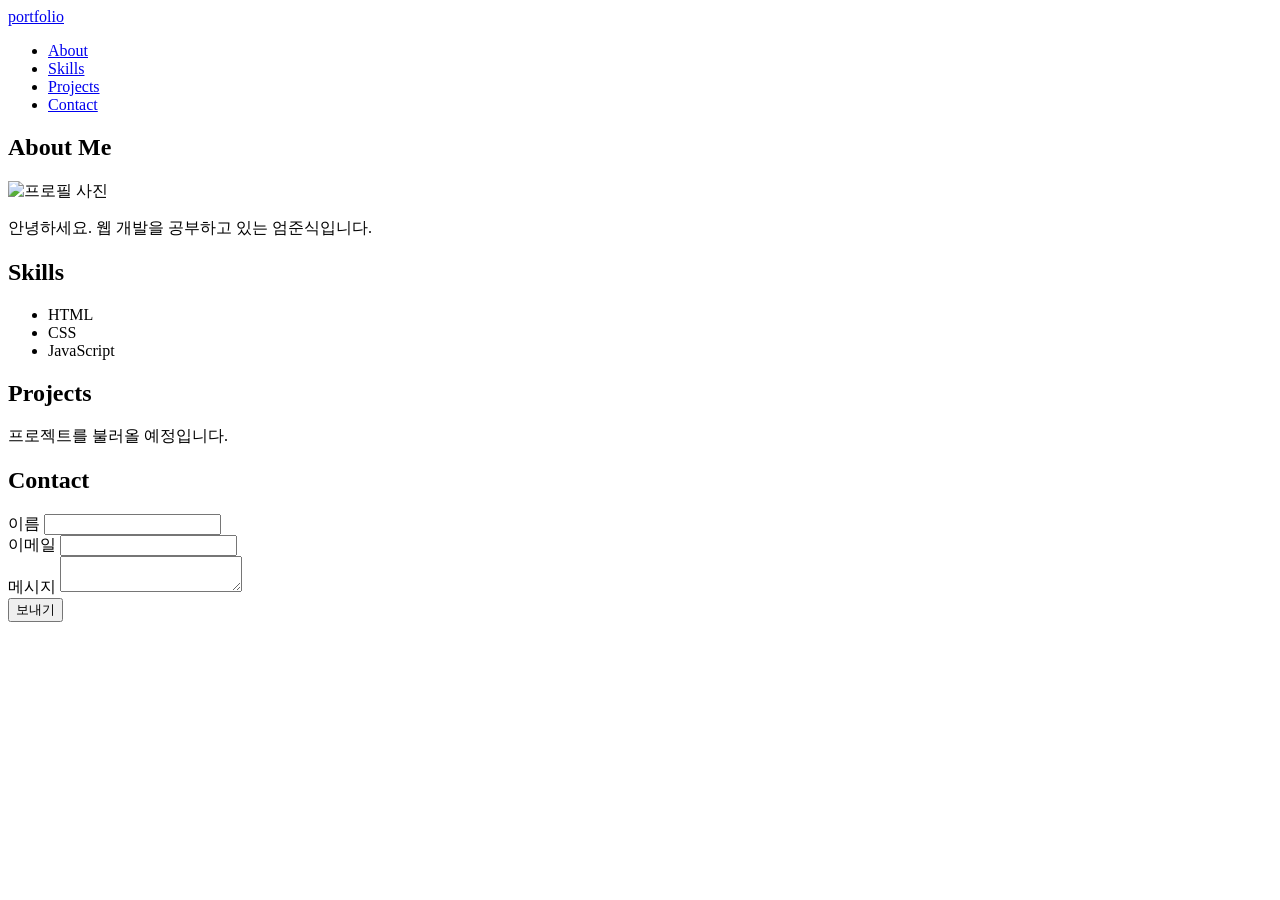
==== index.html @ 6cdd7e1d "feat: add initial portfolio HTML structure" ====
<!DOCTYPE html>
<html lang="ko">
<head>
    <meta charset="UTF-8">
    <meta name="viewport" content="width=devive-width, initial-scale=1">

    <title>My portfolio</title>

    <link rel="stylesheet" href="css/style.css">

    <script src = "js/main.js" defer></script>
</head>

<body>

    <header>
        <nav>
            <a href="#hero">portfolio</a>

            <ul>
                <li><a href="#about">About</a></li>
                <li><a href="#skills">Skills</a></li>
                <li><a href="#projects">Projects</a></li>
                <li><a href="#contact">Contact</a></li>
            </ul>
        </nav>
    </header>

    <section id="about">
        <h2>About Me</h2>

        <img
            src="images/profile.jpg"
            alt="프로필 사진"
        >

        <p>
            안녕하세요. 웹 개발을 공부하고 있는 엄준식입니다.
        </p>
    </section>

    <section id="Skills">
        <h2>Skills</h2>

        <ul>
            <li>HTML</li>
            <li>CSS</li>
            <li>JavaScript</li>
        </ul>
    </section>

    <section id="projects">
        <h2>Projects</h2>

        <div id="projects-container">
            <p>프로젝트를 불러올 예정입니다.</p>
        </div>
    </section>

    <section id="contact">
        <h2>Contact</h2>

        <form id="contact-form">
            <div>
                <label for="name">이름</label>
                <input
                    type="text"
                    id="name"
                    name="name"
                >
            </div>

            <div>
                <label for="email">이메일</label>
                <input
                    type="email"
                    id="email"
                    name="email"
                >
            </div>

            <div>
                <label for="message">메시지</label>
                <textarea
                    id="message"
                    name="message"
                ></textarea>
            </div>

            <button type="submit">
                보내기
            </button>

        </form>
    </section>
</body>
</html>
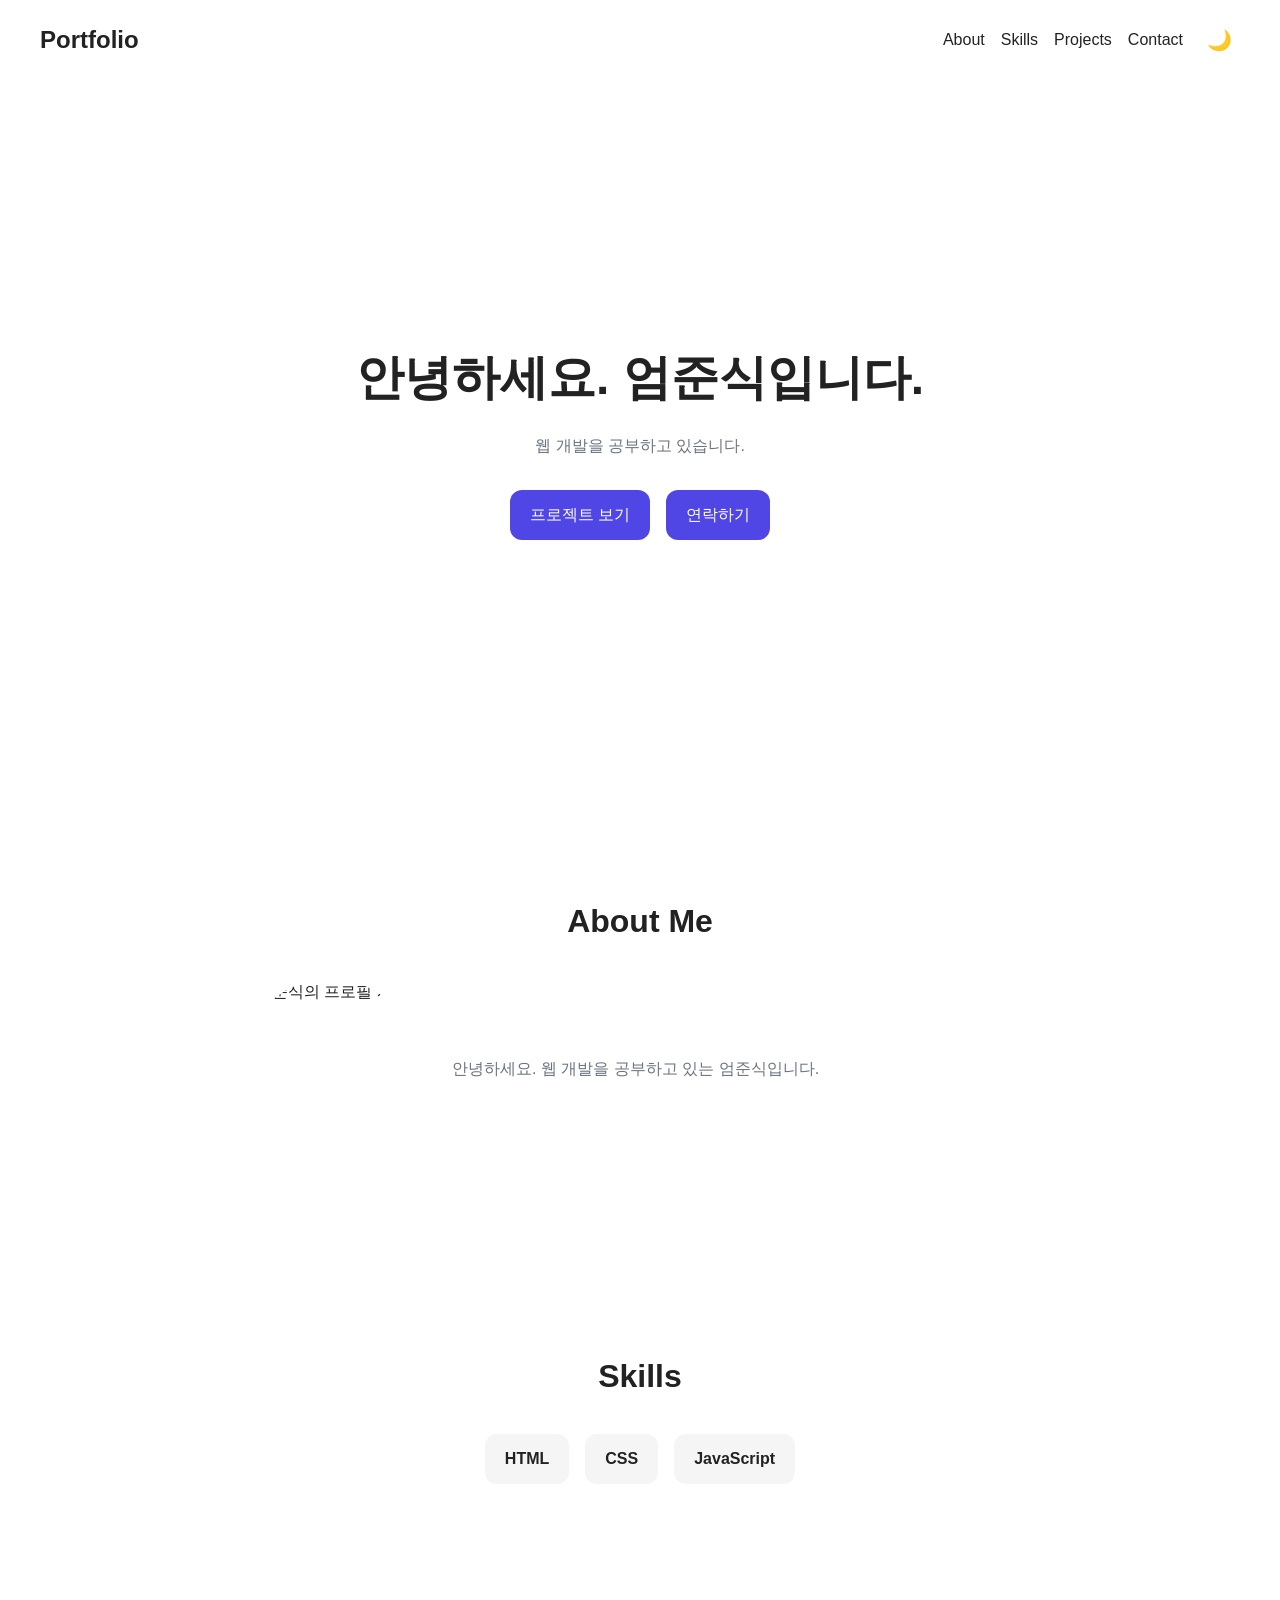
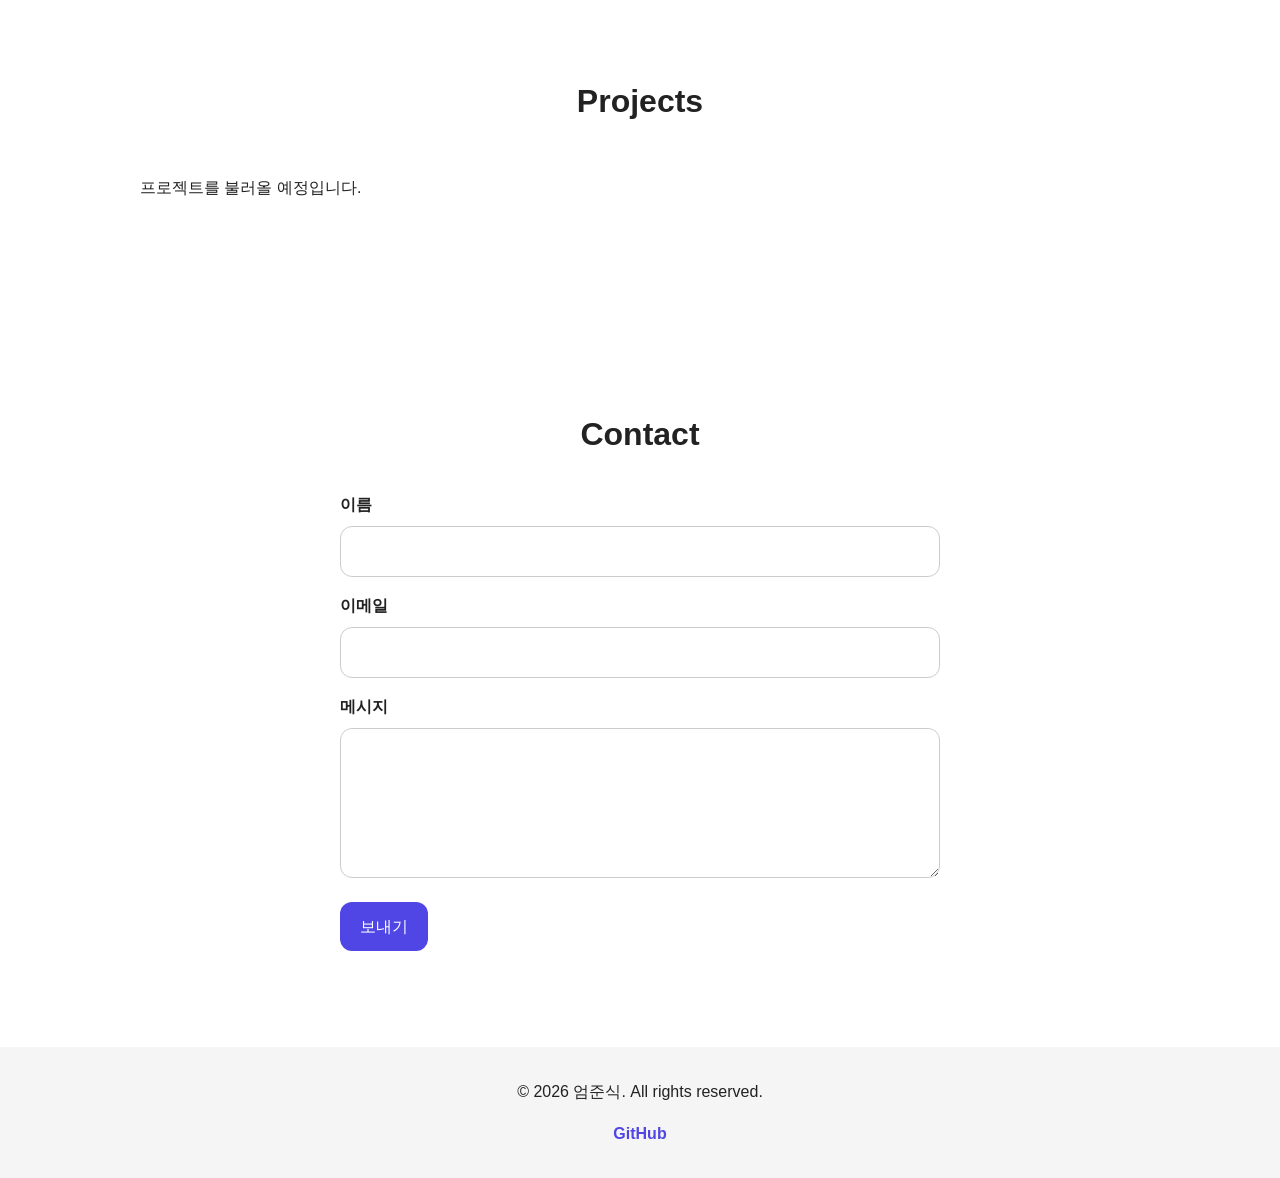
==== commit 9f27031f: "Finish dark mode" ====
--- a/index.html
+++ b/index.html
@@ -2,96 +2,242 @@
 <html lang="ko">
 <head>
     <meta charset="UTF-8">
-    <meta name="viewport" content="width=devive-width, initial-scale=1">
-
-    <title>My portfolio</title>
+    <meta name="viewport" content="width=device-width, initial-scale=1">
+
+    <title>My Portfolio</title>
 
     <link rel="stylesheet" href="css/style.css">
-
-    <script src = "js/main.js" defer></script>
+    <script src="js/main.js" defer></script>
 </head>
 
 <body>
 
-    <header>
-        <nav>
-            <a href="#hero">portfolio</a>
-
-            <ul>
-                <li><a href="#about">About</a></li>
-                <li><a href="#skills">Skills</a></li>
-                <li><a href="#projects">Projects</a></li>
-                <li><a href="#contact">Contact</a></li>
+    <!-- Header -->
+    <header class="header">
+        <nav class="nav">
+
+            <a href="#hero" class="logo">
+                Portfolio
+            </a>
+
+            <ul id="nav-menu" class="nav-menu">
+                <li>
+                    <a href="#about" class="nav-link">About</a>
+                </li>
+                <li>
+                    <a href="#skills" class="nav-link">Skills</a>
+                </li>
+                <li>
+                    <a href="#projects" class="nav-link">Projects</a>
+                </li>
+                <li>
+                    <a href="#contact" class="nav-link">Contact</a>
+                </li>
             </ul>
+
+            <button
+                class="theme-button"
+                type="button"
+                aria-label="다크 모드로 전환"
+            >
+                🌙
+            </button>
+
+            <button
+                class="menu-button"
+                type="button"
+                aria-label="메뉴 열기"
+                aria-controls="nav-menu"
+                aria-expanded="false"
+            >
+                ☰
+            </button>
+
         </nav>
     </header>
 
-    <section id="about">
-        <h2>About Me</h2>
-
-        <img
-            src="images/profile.jpg"
-            alt="프로필 사진"
+
+    <!-- Main -->
+    <main>
+
+        <!-- Hero -->
+        <section id="hero" class="hero">
+
+            <h1 class="hero-title">
+                안녕하세요. 엄준식입니다.
+            </h1>
+
+            <p class="hero-description">
+                웹 개발을 공부하고 있습니다.
+            </p>
+
+            <div class="hero-buttons">
+                <a href="#projects" class="button">
+                    프로젝트 보기
+                </a>
+
+                <a href="#contact" class="button">
+                    연락하기
+                </a>
+            </div>
+
+        </section>
+
+
+        <!-- About -->
+        <section id="about" class="section">
+
+            <h2 class="section-title">
+                About Me
+            </h2>
+
+            <div class="about-content">
+
+                <img
+                    src="images/profile.jpg"
+                    alt="엄준식의 프로필 사진"
+                    class="profile-image"
+                >
+
+                <p class="about-description">
+                    안녕하세요.
+                    웹 개발을 공부하고 있는 엄준식입니다.
+                </p>
+
+            </div>
+
+        </section>
+
+
+        <!-- Skills -->
+        <section id="skills" class="section">
+
+            <h2 class="section-title">
+                Skills
+            </h2>
+
+            <ul class="skills-list">
+                <li class="skill-item">HTML</li>
+                <li class="skill-item">CSS</li>
+                <li class="skill-item">JavaScript</li>
+            </ul>
+
+        </section>
+
+
+        <!-- Projects -->
+        <section id="projects" class="section">
+
+            <h2 class="section-title">
+                Projects
+            </h2>
+
+            <div
+                id="projects-container"
+                class="projects-grid"
+            >
+                <p>
+                    프로젝트를 불러올 예정입니다.
+                </p>
+            </div>
+
+        </section>
+
+
+        <!-- Contact -->
+        <section id="contact" class="section">
+
+            <h2 class="section-title">
+                Contact
+            </h2>
+
+            <form
+                id="contact-form"
+                class="contact-form"
+            >
+
+                <div class="form-group">
+                    <label for="name">
+                        이름
+                    </label>
+
+                    <input
+                        type="text"
+                        id="name"
+                        name="name"
+                        autocomplete="name"
+                    >
+                </div>
+
+
+                <div class="form-group">
+                    <label for="email">
+                        이메일
+                    </label>
+
+                    <input
+                        type="email"
+                        id="email"
+                        name="email"
+                        autocomplete="email"
+                    >
+                </div>
+
+
+                <div class="form-group">
+                    <label for="message">
+                        메시지
+                    </label>
+
+                    <textarea
+                        id="message"
+                        name="message"
+                    ></textarea>
+                </div>
+
+
+                <button
+                    type="submit"
+                    class="button"
+                >
+                    보내기
+                </button>
+
+            </form>
+
+        </section>
+
+    </main>
+
+
+    <!-- Footer -->
+    <footer class="footer">
+
+        <p>
+            © 2026 엄준식. All rights reserved.
+        </p>
+
+        <a
+            href="https://github.com/"
+            target="_blank"
+            rel="noopener noreferrer"
+            class="footer-link"
         >
-
-        <p>
-            안녕하세요. 웹 개발을 공부하고 있는 엄준식입니다.
-        </p>
-    </section>
-
-    <section id="Skills">
-        <h2>Skills</h2>
-
-        <ul>
-            <li>HTML</li>
-            <li>CSS</li>
-            <li>JavaScript</li>
-        </ul>
-    </section>
-
-    <section id="projects">
-        <h2>Projects</h2>
-
-        <div id="projects-container">
-            <p>프로젝트를 불러올 예정입니다.</p>
-        </div>
-    </section>
-
-    <section id="contact">
-        <h2>Contact</h2>
-
-        <form id="contact-form">
-            <div>
-                <label for="name">이름</label>
-                <input
-                    type="text"
-                    id="name"
-                    name="name"
-                >
-            </div>
-
-            <div>
-                <label for="email">이메일</label>
-                <input
-                    type="email"
-                    id="email"
-                    name="email"
-                >
-            </div>
-
-            <div>
-                <label for="message">메시지</label>
-                <textarea
-                    id="message"
-                    name="message"
-                ></textarea>
-            </div>
-
-            <button type="submit">
-                보내기
-            </button>
-
-        </form>
-    </section>
+            GitHub
+        </a>
+
+    </footer>
+
+
+    <!-- Scroll Top Button -->
+    <button
+        id="scroll-top"
+        class="scroll-top"
+        type="button"
+        aria-label="페이지 맨 위로 이동"
+    >
+        ↑
+    </button>
+
 </body>
 </html>
--- a/css/style.css
+++ b/css/style.css
@@ -0,0 +1,586 @@
+/* =========================
+   1. CSS 변수
+========================= */
+
+:root {
+    --color-bg: #ffffff;
+    --color-text: #222222;
+    --color-primary: #4f46e5;
+    --color-secondary: #6b7280;
+    --color-card: #f5f5f5;
+    --color-border: #cccccc;
+
+    --spacing-sm: 8px;
+    --spacing-md: 16px;
+    --spacing-lg: 32px;
+    --spacing-xl: 64px;
+
+    --border-radius: 12px;
+
+    --shadow-header: 0 2px 10px rgba(0, 0, 0, 0.1);
+}
+
+
+/* 다크 모드 */
+[data-theme="dark"] {
+    --color-bg: #121212;
+    --color-text: #f5f5f5;
+    --color-primary: #818cf8;
+    --color-secondary: #b0b0b0;
+    --color-card: #1f1f1f;
+    --color-border: #444444;
+}
+
+
+/* =========================
+   2. 기본 스타일 초기화
+========================= */
+
+* {
+    box-sizing: border-box;
+}
+
+
+body {
+    margin: 0;
+
+    background-color: var(--color-bg);
+    color: var(--color-text);
+
+    font-family: Arial, sans-serif;
+    line-height: 1.6;
+
+    transition:
+        background-color 0.3s,
+        color 0.3s;
+}
+
+
+a {
+    color: inherit;
+    text-decoration: none;
+}
+
+
+ul {
+    margin: 0;
+    padding: 0;
+
+    list-style: none;
+}
+
+
+img {
+    display: block;
+    max-width: 100%;
+}
+
+
+button,
+input,
+textarea {
+    font: inherit;
+}
+
+
+/* 키보드 접근성 */
+a:focus-visible,
+button:focus-visible,
+input:focus-visible,
+textarea:focus-visible {
+    outline: 3px solid var(--color-primary);
+    outline-offset: 3px;
+}
+
+
+/* sticky header 때문에
+   스크롤 이동 후 제목이 가려지는 것 방지 */
+.hero,
+.section {
+    scroll-margin-top: 90px;
+}
+
+
+/* =========================
+   3. Header / Navigation
+========================= */
+
+.header {
+    position: sticky;
+    top: 0;
+    z-index: 1000;
+
+    padding: var(--spacing-md);
+
+    background-color: var(--color-bg);
+
+    transition:
+        background-color 0.3s,
+        box-shadow 0.3s;
+}
+
+
+.header.scrolled {
+    box-shadow: var(--shadow-header);
+}
+
+
+.nav {
+    position: relative;
+
+    display: flex;
+    align-items: center;
+
+    max-width: 1200px;
+    margin: 0 auto;
+}
+
+
+.logo {
+    font-size: 1.5rem;
+    font-weight: bold;
+}
+
+
+/* 다크 모드 버튼 */
+.theme-button {
+    margin-left: auto;
+    padding: 8px;
+
+    background: none;
+    border: none;
+
+    color: var(--color-text);
+
+    font-size: 1.25rem;
+
+    cursor: pointer;
+}
+
+
+/* 햄버거 버튼 */
+.menu-button {
+    margin-left: var(--spacing-sm);
+    padding: 8px;
+
+    background: none;
+    border: none;
+
+    color: var(--color-text);
+
+    font-size: 1.5rem;
+
+    cursor: pointer;
+}
+
+
+/* 모바일 메뉴 */
+.nav-menu {
+    display: none;
+
+    position: absolute;
+    top: calc(100% + var(--spacing-md));
+    left: 0;
+    right: 0;
+
+    padding: var(--spacing-md);
+
+    background-color: var(--color-bg);
+
+    border-radius: var(--border-radius);
+
+    box-shadow: var(--shadow-header);
+
+    flex-direction: column;
+    gap: var(--spacing-md);
+}
+
+
+.nav-menu.active {
+    display: flex;
+}
+
+
+.nav-link {
+    color: var(--color-text);
+}
+
+
+.nav-link:hover {
+    color: var(--color-primary);
+}
+
+
+/* =========================
+   4. Hero
+========================= */
+
+.hero {
+    min-height: 80vh;
+
+    display: flex;
+    flex-direction: column;
+    justify-content: center;
+    align-items: center;
+
+    padding: var(--spacing-xl) var(--spacing-md);
+
+    text-align: center;
+}
+
+
+.hero-title {
+    margin: 0;
+
+    font-size: 2rem;
+}
+
+
+.hero-description {
+    margin-top: var(--spacing-md);
+    margin-bottom: var(--spacing-lg);
+
+    color: var(--color-secondary);
+}
+
+
+.hero-buttons {
+    display: flex;
+    flex-wrap: wrap;
+    justify-content: center;
+
+    gap: var(--spacing-md);
+}
+
+
+/* =========================
+   5. 공통 버튼
+========================= */
+
+.button {
+    display: inline-block;
+
+    padding: 12px 20px;
+
+    background-color: var(--color-primary);
+    color: #ffffff;
+
+    border: none;
+    border-radius: var(--border-radius);
+
+    cursor: pointer;
+
+    transition:
+        opacity 0.3s,
+        transform 0.3s;
+}
+
+
+.button:hover {
+    opacity: 0.85;
+
+    transform: translateY(-2px);
+}
+
+
+/* =========================
+   6. 공통 Section
+========================= */
+
+.section {
+    padding: var(--spacing-xl) var(--spacing-md);
+}
+
+
+.section-title {
+    margin-top: 0;
+    margin-bottom: var(--spacing-lg);
+
+    text-align: center;
+
+    font-size: 2rem;
+}
+
+
+/* =========================
+   7. About
+========================= */
+
+.about-content {
+    max-width: 800px;
+    margin: 0 auto;
+
+    display: flex;
+    flex-direction: column;
+    align-items: center;
+
+    gap: var(--spacing-lg);
+}
+
+
+.profile-image {
+    width: 180px;
+    height: 180px;
+
+    object-fit: cover;
+
+    border-radius: 50%;
+}
+
+
+.about-description {
+    margin: 0;
+
+    color: var(--color-secondary);
+
+    text-align: center;
+}
+
+
+/* =========================
+   8. Skills
+========================= */
+
+.skills-list {
+    max-width: 700px;
+    margin: 0 auto;
+
+    display: flex;
+    flex-wrap: wrap;
+    justify-content: center;
+
+    gap: var(--spacing-md);
+}
+
+
+.skill-item {
+    padding: 12px 20px;
+
+    background-color: var(--color-card);
+
+    border-radius: var(--border-radius);
+
+    font-weight: bold;
+
+    transition:
+        transform 0.3s,
+        box-shadow 0.3s;
+}
+
+
+.skill-item:hover {
+    transform: translateY(-3px);
+
+    box-shadow: var(--shadow-header);
+}
+
+
+/* =========================
+   9. Projects
+========================= */
+
+.projects-grid {
+    max-width: 1000px;
+    margin: 0 auto;
+
+    display: grid;
+
+    grid-template-columns:
+        repeat(auto-fit, minmax(250px, 1fr));
+
+    gap: var(--spacing-lg);
+}
+
+
+/* =========================
+   10. Contact
+========================= */
+
+.contact-form {
+    max-width: 600px;
+    margin: 0 auto;
+}
+
+
+.form-group {
+    margin-bottom: var(--spacing-md);
+}
+
+
+.form-group label {
+    display: block;
+
+    margin-bottom: var(--spacing-sm);
+
+    font-weight: bold;
+}
+
+
+.form-group input,
+.form-group textarea {
+    width: 100%;
+
+    padding: 12px;
+
+    background-color: var(--color-bg);
+    color: var(--color-text);
+
+    border: 1px solid var(--color-border);
+    border-radius: var(--border-radius);
+
+    transition:
+        border-color 0.3s,
+        background-color 0.3s,
+        color 0.3s;
+}
+
+
+.form-group input:focus,
+.form-group textarea:focus {
+    border-color: var(--color-primary);
+}
+
+
+.form-group textarea {
+    min-height: 150px;
+
+    resize: vertical;
+}
+
+
+/* =========================
+   11. Footer
+========================= */
+
+.footer {
+    padding: var(--spacing-lg) var(--spacing-md);
+
+    background-color: var(--color-card);
+
+    text-align: center;
+}
+
+
+.footer p {
+    margin-top: 0;
+}
+
+
+.footer-link {
+    color: var(--color-primary);
+
+    font-weight: bold;
+}
+
+
+/* =========================
+   12. Scroll Top Button
+========================= */
+
+.scroll-top {
+    position: fixed;
+
+    right: 20px;
+    bottom: 20px;
+
+    width: 48px;
+    height: 48px;
+
+    background-color: var(--color-primary);
+    color: #ffffff;
+
+    border: none;
+    border-radius: 50%;
+
+    font-size: 1.25rem;
+
+    cursor: pointer;
+
+    opacity: 0;
+    visibility: hidden;
+
+    transform: translateY(10px);
+
+    transition:
+        opacity 0.3s,
+        visibility 0.3s,
+        transform 0.3s;
+}
+
+
+.scroll-top.visible {
+    opacity: 1;
+    visibility: visible;
+
+    transform: translateY(0);
+}
+
+
+/* =========================
+   13. 태블릿
+========================= */
+
+@media (min-width: 768px) {
+
+    .menu-button {
+        display: none;
+    }
+
+
+    .theme-button {
+        margin-left: var(--spacing-md);
+    }
+
+
+    .nav-menu {
+        display: flex;
+
+        position: static;
+
+        margin-left: auto;
+        padding: 0;
+
+        background-color: transparent;
+
+        box-shadow: none;
+
+        flex-direction: row;
+    }
+
+
+    .hero-title {
+        font-size: 2.5rem;
+    }
+
+
+    .about-content {
+        flex-direction: row;
+
+        text-align: left;
+    }
+
+
+    .about-description {
+        text-align: left;
+    }
+
+}
+
+
+/* =========================
+   14. 데스크톱
+========================= */
+
+@media (min-width: 1024px) {
+
+    .hero-title {
+        font-size: 3rem;
+    }
+
+
+    .section {
+        padding-top: 96px;
+        padding-bottom: 96px;
+    }
+
+}
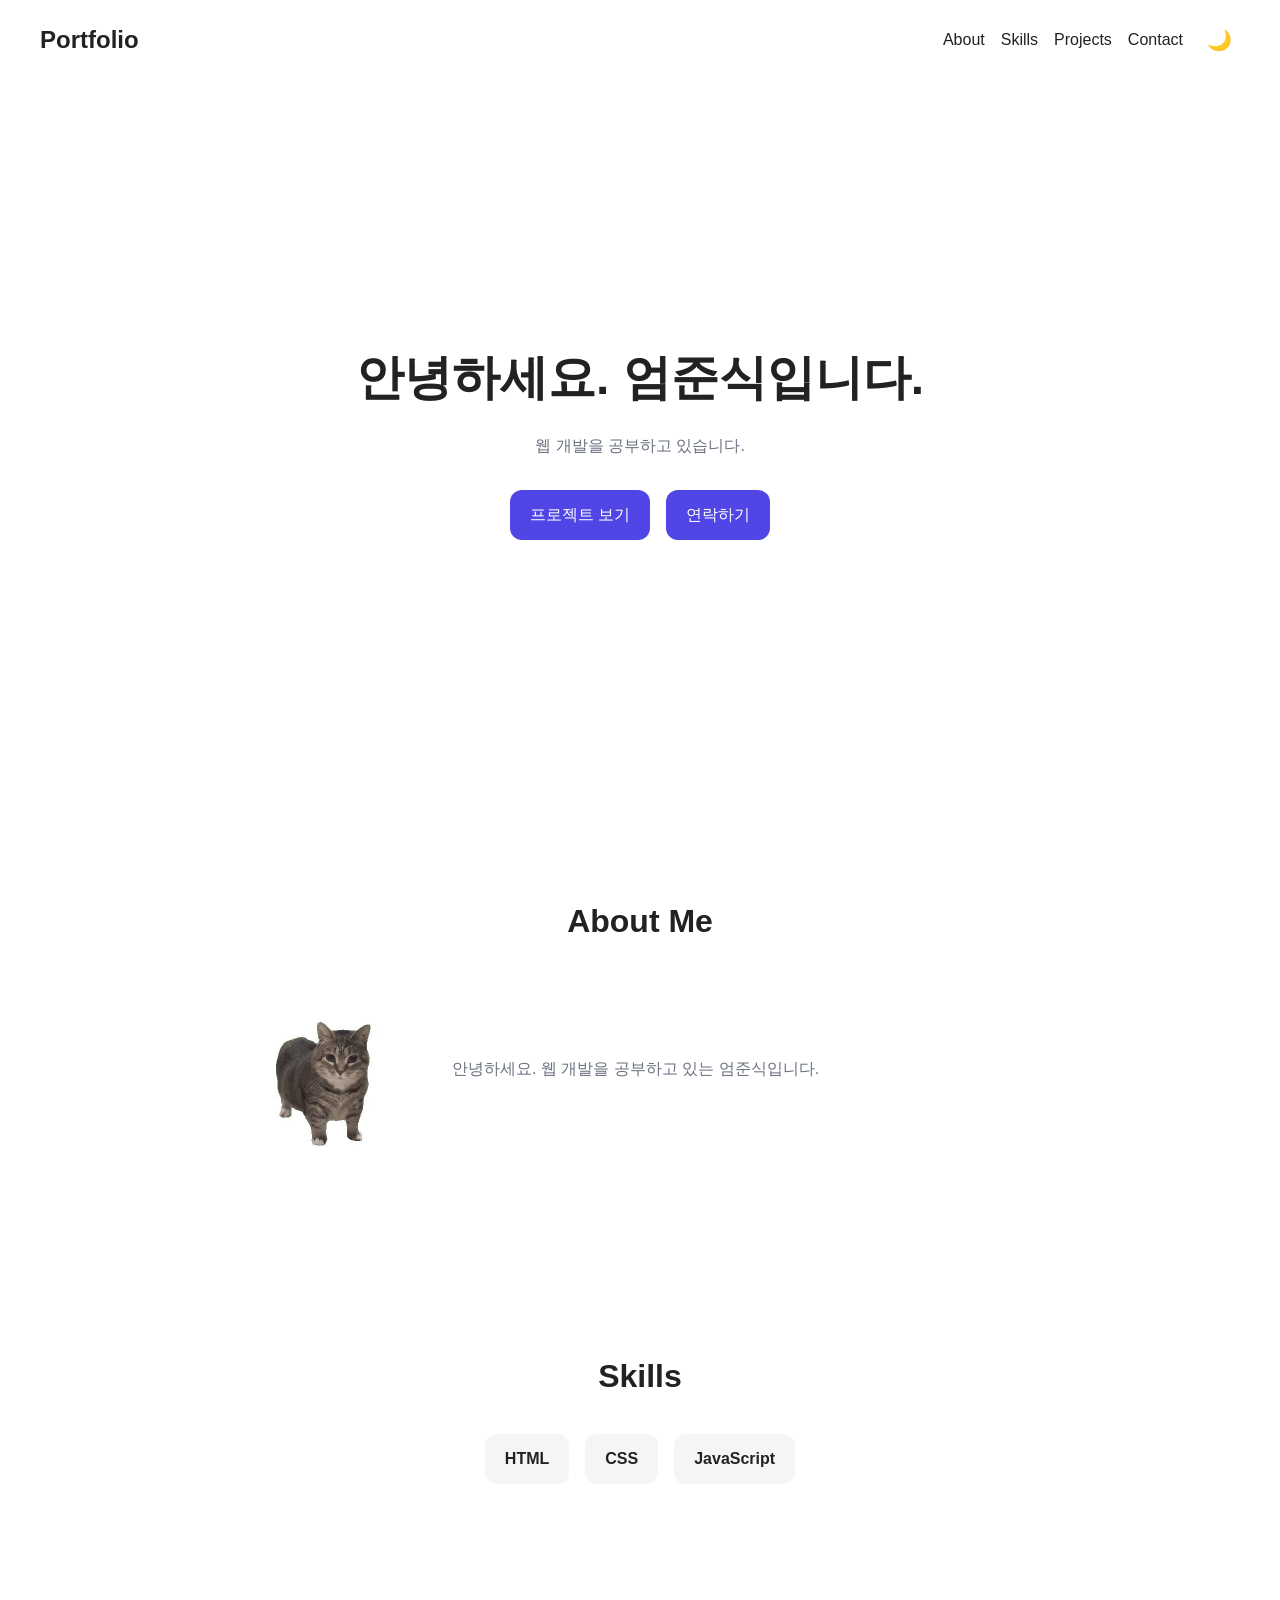
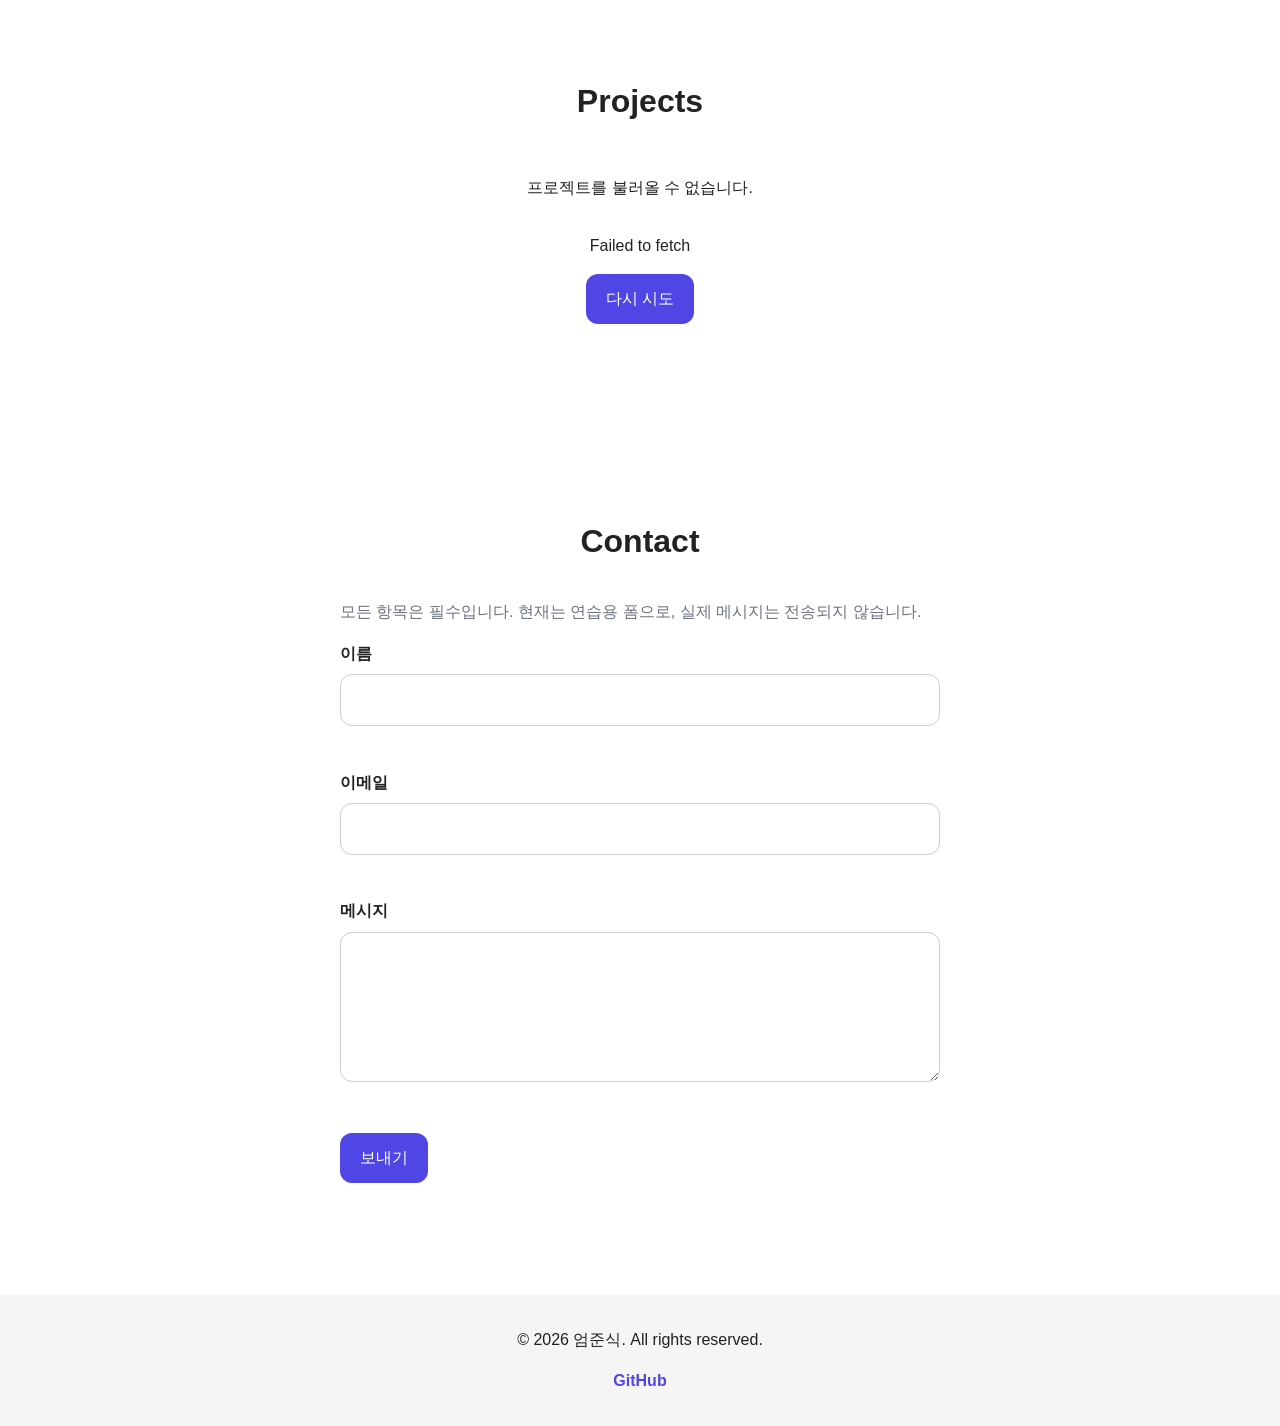
==== commit 444923b9: "finish making" ====
--- a/index.html
+++ b/index.html
@@ -1,5 +1,6 @@
 <!DOCTYPE html>
 <html lang="ko">
+
 <head>
     <meta charset="UTF-8">
     <meta name="viewport" content="width=device-width, initial-scale=1">
@@ -12,29 +13,52 @@
 
 <body>
 
-    <!-- Header -->
+    <!-- =========================
+         Header
+    ========================== -->
     <header class="header">
+
         <nav class="nav">
 
-            <a href="#hero" class="logo">
+            <a
+                href="#hero"
+                class="logo"
+            >
                 Portfolio
             </a>
 
-            <ul id="nav-menu" class="nav-menu">
+
+            <ul
+                id="nav-menu"
+                class="nav-menu"
+            >
                 <li>
-                    <a href="#about" class="nav-link">About</a>
-                </li>
+                    <a href="#about" class="nav-link">
+                        About
+                    </a>
+                </li>
+
                 <li>
-                    <a href="#skills" class="nav-link">Skills</a>
-                </li>
+                    <a href="#skills" class="nav-link">
+                        Skills
+                    </a>
+                </li>
+
                 <li>
-                    <a href="#projects" class="nav-link">Projects</a>
-                </li>
+                    <a href="#projects" class="nav-link">
+                        Projects
+                    </a>
+                </li>
+
                 <li>
-                    <a href="#contact" class="nav-link">Contact</a>
+                    <a href="#contact" class="nav-link">
+                        Contact
+                    </a>
                 </li>
             </ul>
 
+
+            <!-- 다크 모드 버튼 -->
             <button
                 class="theme-button"
                 type="button"
@@ -43,6 +67,8 @@
                 🌙
             </button>
 
+
+            <!-- 모바일 햄버거 메뉴 -->
             <button
                 class="menu-button"
                 type="button"
@@ -54,50 +80,74 @@
             </button>
 
         </nav>
+
     </header>
 
 
-    <!-- Main -->
+    <!-- =========================
+         Main
+    ========================== -->
     <main>
 
         <!-- Hero -->
-        <section id="hero" class="hero">
+        <section
+            id="hero"
+            class="hero"
+        >
 
             <h1 class="hero-title">
                 안녕하세요. 엄준식입니다.
             </h1>
 
+
             <p class="hero-description">
                 웹 개발을 공부하고 있습니다.
             </p>
 
+
             <div class="hero-buttons">
-                <a href="#projects" class="button">
+
+                <a
+                    href="#projects"
+                    class="button"
+                >
                     프로젝트 보기
                 </a>
 
-                <a href="#contact" class="button">
+
+                <a
+                    href="#contact"
+                    class="button"
+                >
                     연락하기
                 </a>
+
             </div>
 
         </section>
 
 
-        <!-- About -->
-        <section id="about" class="section">
+        <!-- =========================
+             About
+        ========================== -->
+        <section
+            id="about"
+            class="section reveal"
+        >
 
             <h2 class="section-title">
                 About Me
             </h2>
 
+
             <div class="about-content">
 
                 <img
-                    src="images/profile.jpg"
+                    src="images/oiiaoiia.jpeg"
                     alt="엄준식의 프로필 사진"
                     class="profile-image"
                 >
+
 
                 <p class="about-description">
                     안녕하세요.
@@ -109,32 +159,55 @@
         </section>
 
 
-        <!-- Skills -->
-        <section id="skills" class="section">
+        <!-- =========================
+             Skills
+        ========================== -->
+        <section
+            id="skills"
+            class="section reveal"
+        >
 
             <h2 class="section-title">
                 Skills
             </h2>
 
+
             <ul class="skills-list">
-                <li class="skill-item">HTML</li>
-                <li class="skill-item">CSS</li>
-                <li class="skill-item">JavaScript</li>
+
+                <li class="skill-item">
+                    HTML
+                </li>
+
+                <li class="skill-item">
+                    CSS
+                </li>
+
+                <li class="skill-item">
+                    JavaScript
+                </li>
+
             </ul>
 
         </section>
 
 
-        <!-- Projects -->
-        <section id="projects" class="section">
+        <!-- =========================
+             Projects
+        ========================== -->
+        <section
+            id="projects"
+            class="section reveal"
+        >
 
             <h2 class="section-title">
                 Projects
             </h2>
 
+
             <div
                 id="projects-container"
                 class="projects-grid"
+                aria-live="polite"
             >
                 <p>
                     프로젝트를 불러올 예정입니다.
@@ -144,55 +217,111 @@
         </section>
 
 
-        <!-- Contact -->
-        <section id="contact" class="section">
+        <!-- =========================
+             Contact
+        ========================== -->
+        <section
+            id="contact"
+            class="section reveal"
+        >
 
             <h2 class="section-title">
                 Contact
             </h2>
 
+
             <form
                 id="contact-form"
                 class="contact-form"
-            >
-
+                novalidate
+            >
+
+                <p class="form-note">
+                    모든 항목은 필수입니다.
+                    현재는 연습용 폼으로,
+                    실제 메시지는 전송되지 않습니다.
+                </p>
+
+
+                <!-- 이름 -->
                 <div class="form-group">
+
                     <label for="name">
                         이름
                     </label>
+
 
                     <input
                         type="text"
                         id="name"
                         name="name"
                         autocomplete="name"
+                        required
+                        aria-describedby="name-error"
+                        aria-invalid="false"
                     >
+
+
+                    <p
+                        id="name-error"
+                        class="form-error"
+                        aria-live="polite"
+                    ></p>
+
                 </div>
 
 
+                <!-- 이메일 -->
                 <div class="form-group">
+
                     <label for="email">
                         이메일
                     </label>
+
 
                     <input
                         type="email"
                         id="email"
                         name="email"
                         autocomplete="email"
+                        required
+                        aria-describedby="email-error"
+                        aria-invalid="false"
                     >
+
+
+                    <p
+                        id="email-error"
+                        class="form-error"
+                        aria-live="polite"
+                    ></p>
+
                 </div>
 
 
+                <!-- 메시지 -->
                 <div class="form-group">
+
                     <label for="message">
                         메시지
                     </label>
 
+
                     <textarea
                         id="message"
                         name="message"
+                        required
+                        aria-describedby="message-error"
+                        aria-invalid="false"
                     ></textarea>
+
+
+                    <p
+                        id="message-error"
+                        class="form-error"
+                        aria-live="polite"
+                    ></p>
+
                 </div>
 
 
@@ -203,6 +332,13 @@
                     보내기
                 </button>
 
+
+                <p
+                    id="form-status"
+                    class="form-status"
+                    role="status"
+                ></p>
+
             </form>
 
         </section>
@@ -210,12 +346,16 @@
     </main>
 
 
-    <!-- Footer -->
+    <!-- =========================
+         Footer
+    ========================== -->
     <footer class="footer">
 
         <p>
-            © 2026 엄준식. All rights reserved.
+            © 2026 엄준식.
+            All rights reserved.
         </p>
+
 
         <a
             href="https://github.com/"
@@ -229,7 +369,9 @@
     </footer>
 
 
-    <!-- Scroll Top Button -->
+    <!-- =========================
+         Scroll Top Button
+    ========================== -->
     <button
         id="scroll-top"
         class="scroll-top"
@@ -240,4 +382,5 @@
     </button>
 
 </body>
+
 </html>
--- a/css/style.css
+++ b/css/style.css
@@ -5,10 +5,15 @@
 :root {
     --color-bg: #ffffff;
     --color-text: #222222;
+
     --color-primary: #4f46e5;
     --color-secondary: #6b7280;
+
     --color-card: #f5f5f5;
     --color-border: #cccccc;
+
+    --color-error: #b91c1c;
+    --color-success: #15803d;
 
     --spacing-sm: 8px;
     --spacing-md: 16px;
@@ -17,23 +22,47 @@
 
     --border-radius: 12px;
 
-    --shadow-header: 0 2px 10px rgba(0, 0, 0, 0.1);
-}
-
-
-/* 다크 모드 */
+    --shadow-header:
+        0 2px 10px rgba(0, 0, 0, 0.1);
+
+    --shadow-card:
+        0 4px 12px rgba(0, 0, 0, 0.08);
+
+    --shadow-card-hover:
+        0 8px 20px rgba(0, 0, 0, 0.12);
+}
+
+
+/* =========================
+   2. 다크 모드 변수
+========================= */
+
 [data-theme="dark"] {
     --color-bg: #121212;
     --color-text: #f5f5f5;
+
     --color-primary: #818cf8;
     --color-secondary: #b0b0b0;
+
     --color-card: #1f1f1f;
     --color-border: #444444;
-}
-
-
-/* =========================
-   2. 기본 스타일 초기화
+
+    --color-error: #fca5a5;
+    --color-success: #86efac;
+
+    --shadow-header:
+        0 2px 10px rgba(0, 0, 0, 0.5);
+
+    --shadow-card:
+        0 4px 12px rgba(0, 0, 0, 0.35);
+
+    --shadow-card-hover:
+        0 8px 20px rgba(0, 0, 0, 0.45);
+}
+
+
+/* =========================
+   3. 기본 스타일 초기화
 ========================= */
 
 * {
@@ -58,6 +87,7 @@
 
 a {
     color: inherit;
+
     text-decoration: none;
 }
 
@@ -72,6 +102,7 @@
 
 img {
     display: block;
+
     max-width: 100%;
 }
 
@@ -83,7 +114,10 @@
 }
 
 
-/* 키보드 접근성 */
+/* =========================
+   4. 키보드 접근성
+========================= */
+
 a:focus-visible,
 button:focus-visible,
 input:focus-visible,
@@ -94,7 +128,8 @@
 
 
 /* sticky header 때문에
-   스크롤 이동 후 제목이 가려지는 것 방지 */
+   앵커 이동 시 제목이 가려지는 것 방지 */
+
 .hero,
 .section {
     scroll-margin-top: 90px;
@@ -102,12 +137,13 @@
 
 
 /* =========================
-   3. Header / Navigation
+   5. Header
 ========================= */
 
 .header {
     position: sticky;
     top: 0;
+
     z-index: 1000;
 
     padding: var(--spacing-md);
@@ -125,6 +161,10 @@
 }
 
 
+/* =========================
+   6. Navigation
+========================= */
+
 .nav {
     position: relative;
 
@@ -132,6 +172,7 @@
     align-items: center;
 
     max-width: 1200px;
+
     margin: 0 auto;
 }
 
@@ -142,12 +183,17 @@
 }
 
 
-/* 다크 모드 버튼 */
+/* =========================
+   7. Theme Button
+========================= */
+
 .theme-button {
     margin-left: auto;
+
     padding: 8px;
 
     background: none;
+
     border: none;
 
     color: var(--color-text);
@@ -158,12 +204,17 @@
 }
 
 
-/* 햄버거 버튼 */
+/* =========================
+   8. Hamburger Button
+========================= */
+
 .menu-button {
     margin-left: var(--spacing-sm);
+
     padding: 8px;
 
     background: none;
+
     border: none;
 
     color: var(--color-text);
@@ -174,12 +225,17 @@
 }
 
 
-/* 모바일 메뉴 */
+/* =========================
+   9. Mobile Navigation Menu
+========================= */
+
 .nav-menu {
     display: none;
 
     position: absolute;
+
     top: calc(100% + var(--spacing-md));
+
     left: 0;
     right: 0;
 
@@ -192,6 +248,7 @@
     box-shadow: var(--shadow-header);
 
     flex-direction: column;
+
     gap: var(--spacing-md);
 }
 
@@ -203,6 +260,8 @@
 
 .nav-link {
     color: var(--color-text);
+
+    transition: color 0.2s;
 }
 
 
@@ -212,18 +271,22 @@
 
 
 /* =========================
-   4. Hero
+   10. Hero
 ========================= */
 
 .hero {
     min-height: 80vh;
 
     display: flex;
+
     flex-direction: column;
+
     justify-content: center;
     align-items: center;
 
-    padding: var(--spacing-xl) var(--spacing-md);
+    padding:
+        var(--spacing-xl)
+        var(--spacing-md);
 
     text-align: center;
 }
@@ -246,7 +309,9 @@
 
 .hero-buttons {
     display: flex;
+
     flex-wrap: wrap;
+
     justify-content: center;
 
     gap: var(--spacing-md);
@@ -254,7 +319,7 @@
 
 
 /* =========================
-   5. 공통 버튼
+   11. 공통 버튼
 ========================= */
 
 .button {
@@ -263,6 +328,7 @@
     padding: 12px 20px;
 
     background-color: var(--color-primary);
+
     color: #ffffff;
 
     border: none;
@@ -284,11 +350,13 @@
 
 
 /* =========================
-   6. 공통 Section
+   12. 공통 Section
 ========================= */
 
 .section {
-    padding: var(--spacing-xl) var(--spacing-md);
+    padding:
+        var(--spacing-xl)
+        var(--spacing-md);
 }
 
 
@@ -303,15 +371,18 @@
 
 
 /* =========================
-   7. About
+   13. About
 ========================= */
 
 .about-content {
     max-width: 800px;
+
     margin: 0 auto;
 
     display: flex;
+
     flex-direction: column;
+
     align-items: center;
 
     gap: var(--spacing-lg);
@@ -338,15 +409,18 @@
 
 
 /* =========================
-   8. Skills
+   14. Skills
 ========================= */
 
 .skills-list {
     max-width: 700px;
+
     margin: 0 auto;
 
     display: flex;
+
     flex-wrap: wrap;
+
     justify-content: center;
 
     gap: var(--spacing-md);
@@ -371,46 +445,212 @@
 .skill-item:hover {
     transform: translateY(-3px);
 
-    box-shadow: var(--shadow-header);
-}
-
-
-/* =========================
-   9. Projects
+    box-shadow: var(--shadow-card);
+}
+
+
+/* =========================
+   15. Projects
 ========================= */
 
 .projects-grid {
     max-width: 1000px;
+
     margin: 0 auto;
 
     display: grid;
 
     grid-template-columns:
-        repeat(auto-fit, minmax(250px, 1fr));
+        repeat(
+            auto-fit,
+            minmax(250px, 1fr)
+        );
 
     gap: var(--spacing-lg);
 }
 
 
-/* =========================
-   10. Contact
+/* 프로젝트 카드 */
+
+.project-card {
+    min-height: 250px;
+
+    display: flex;
+
+    flex-direction: column;
+
+    padding: var(--spacing-lg);
+
+    background-color: var(--color-card);
+
+    border:
+        1px solid
+        var(--color-border);
+
+    border-radius:
+        var(--border-radius);
+
+    box-shadow:
+        var(--shadow-card);
+
+    transition:
+        transform 0.3s,
+        box-shadow 0.3s;
+}
+
+
+.project-card:hover {
+    transform:
+        translateY(-5px);
+
+    box-shadow:
+        var(--shadow-card-hover);
+}
+
+
+.project-title {
+    margin-top: 0;
+
+    margin-bottom:
+        var(--spacing-sm);
+
+    font-size: 1.25rem;
+
+    overflow-wrap: anywhere;
+}
+
+
+.project-description {
+    flex-grow: 1;
+
+    color:
+        var(--color-secondary);
+}
+
+
+.project-meta {
+    display: flex;
+
+    flex-wrap: wrap;
+
+    gap: var(--spacing-md);
+
+    margin-bottom:
+        var(--spacing-md);
+
+    color:
+        var(--color-secondary);
+
+    font-size: 0.875rem;
+}
+
+
+.project-link {
+    margin-top: auto;
+
+    color:
+        var(--color-primary);
+
+    font-weight: bold;
+}
+
+
+.project-link:hover {
+    text-decoration: underline;
+}
+
+
+/* =========================
+   16. API 상태
+========================= */
+
+.project-status {
+    grid-column: 1 / -1;
+
+    min-height: 160px;
+
+    display: flex;
+
+    flex-direction: column;
+
+    justify-content: center;
+    align-items: center;
+
+    text-align: center;
+}
+
+
+/* =========================
+   17. Loading Spinner
+========================= */
+
+.spinner {
+    width: 36px;
+    height: 36px;
+
+    margin-bottom:
+        var(--spacing-md);
+
+    border:
+        4px solid
+        var(--color-border);
+
+    border-top-color:
+        var(--color-primary);
+
+    border-radius: 50%;
+
+    animation:
+        spin
+        0.8s
+        linear
+        infinite;
+}
+
+
+@keyframes spin {
+
+    to {
+        transform:
+            rotate(360deg);
+    }
+
+}
+
+
+/* =========================
+   18. Contact
 ========================= */
 
 .contact-form {
     max-width: 600px;
+
     margin: 0 auto;
 }
 
 
+.form-note {
+    margin-top: 0;
+
+    margin-bottom:
+        var(--spacing-md);
+
+    color:
+        var(--color-secondary);
+}
+
+
 .form-group {
-    margin-bottom: var(--spacing-md);
+    margin-bottom:
+        var(--spacing-md);
 }
 
 
 .form-group label {
     display: block;
 
-    margin-bottom: var(--spacing-sm);
+    margin-bottom:
+        var(--spacing-sm);
 
     font-weight: bold;
 }
@@ -422,11 +662,18 @@
 
     padding: 12px;
 
-    background-color: var(--color-bg);
-    color: var(--color-text);
-
-    border: 1px solid var(--color-border);
-    border-radius: var(--border-radius);
+    background-color:
+        var(--color-bg);
+
+    color:
+        var(--color-text);
+
+    border:
+        1px solid
+        var(--color-border);
+
+    border-radius:
+        var(--border-radius);
 
     transition:
         border-color 0.3s,
@@ -437,7 +684,8 @@
 
 .form-group input:focus,
 .form-group textarea:focus {
-    border-color: var(--color-primary);
+    border-color:
+        var(--color-primary);
 }
 
 
@@ -449,13 +697,57 @@
 
 
 /* =========================
-   11. Footer
+   19. Form Validation
+========================= */
+
+.form-error {
+    min-height: 1.4em;
+
+    margin:
+        var(--spacing-sm)
+        0
+        0;
+
+    color:
+        var(--color-error);
+
+    font-size: 0.875rem;
+
+    line-height: 1.4;
+}
+
+
+.form-group input[aria-invalid="true"],
+.form-group textarea[aria-invalid="true"] {
+    border-color:
+        var(--color-error);
+}
+
+
+.form-status {
+    margin:
+        var(--spacing-md)
+        0
+        0;
+
+    color:
+        var(--color-success);
+
+    font-weight: bold;
+}
+
+
+/* =========================
+   20. Footer
 ========================= */
 
 .footer {
-    padding: var(--spacing-lg) var(--spacing-md);
-
-    background-color: var(--color-card);
+    padding:
+        var(--spacing-lg)
+        var(--spacing-md);
+
+    background-color:
+        var(--color-card);
 
     text-align: center;
 }
@@ -467,14 +759,20 @@
 
 
 .footer-link {
-    color: var(--color-primary);
+    color:
+        var(--color-primary);
 
     font-weight: bold;
 }
 
 
-/* =========================
-   12. Scroll Top Button
+.footer-link:hover {
+    text-decoration: underline;
+}
+
+
+/* =========================
+   21. Scroll Top
 ========================= */
 
 .scroll-top {
@@ -486,10 +784,13 @@
     width: 48px;
     height: 48px;
 
-    background-color: var(--color-primary);
+    background-color:
+        var(--color-primary);
+
     color: #ffffff;
 
     border: none;
+
     border-radius: 50%;
 
     font-size: 1.25rem;
@@ -497,9 +798,11 @@
     cursor: pointer;
 
     opacity: 0;
+
     visibility: hidden;
 
-    transform: translateY(10px);
+    transform:
+        translateY(10px);
 
     transition:
         opacity 0.3s,
@@ -510,14 +813,44 @@
 
 .scroll-top.visible {
     opacity: 1;
+
     visibility: visible;
 
-    transform: translateY(0);
-}
-
-
-/* =========================
-   13. 태블릿
+    transform:
+        translateY(0);
+}
+
+
+/* =========================
+   22. Scroll Animation
+========================= */
+
+.reveal {
+    opacity: 0;
+
+    transform:
+        translateY(40px);
+
+    transition:
+        opacity 0.7s ease,
+        transform 0.7s ease;
+
+    will-change:
+        opacity,
+        transform;
+}
+
+
+.reveal.visible {
+    opacity: 1;
+
+    transform:
+        translateY(0);
+}
+
+
+/* =========================
+   23. 태블릿
 ========================= */
 
 @media (min-width: 768px) {
@@ -527,24 +860,27 @@
     }
 
 
-    .theme-button {
-        margin-left: var(--spacing-md);
-    }
-
-
     .nav-menu {
         display: flex;
 
         position: static;
 
         margin-left: auto;
+
         padding: 0;
 
-        background-color: transparent;
+        background-color:
+            transparent;
 
         box-shadow: none;
 
         flex-direction: row;
+    }
+
+
+    .theme-button {
+        margin-left:
+            var(--spacing-md);
     }
 
 
@@ -568,7 +904,7 @@
 
 
 /* =========================
-   14. 데스크톱
+   24. 데스크톱
 ========================= */
 
 @media (min-width: 1024px) {
@@ -583,4 +919,28 @@
         padding-bottom: 96px;
     }
 
+}
+
+
+/* =========================
+   25. 애니메이션 감소 설정
+========================= */
+
+@media (prefers-reduced-motion: reduce) {
+
+    *,
+    *::before,
+    *::after {
+        scroll-behavior: auto !important;
+
+        animation-duration:
+            0.01ms !important;
+
+        animation-iteration-count:
+            1 !important;
+
+        transition-duration:
+            0.01ms !important;
+    }
+
 }
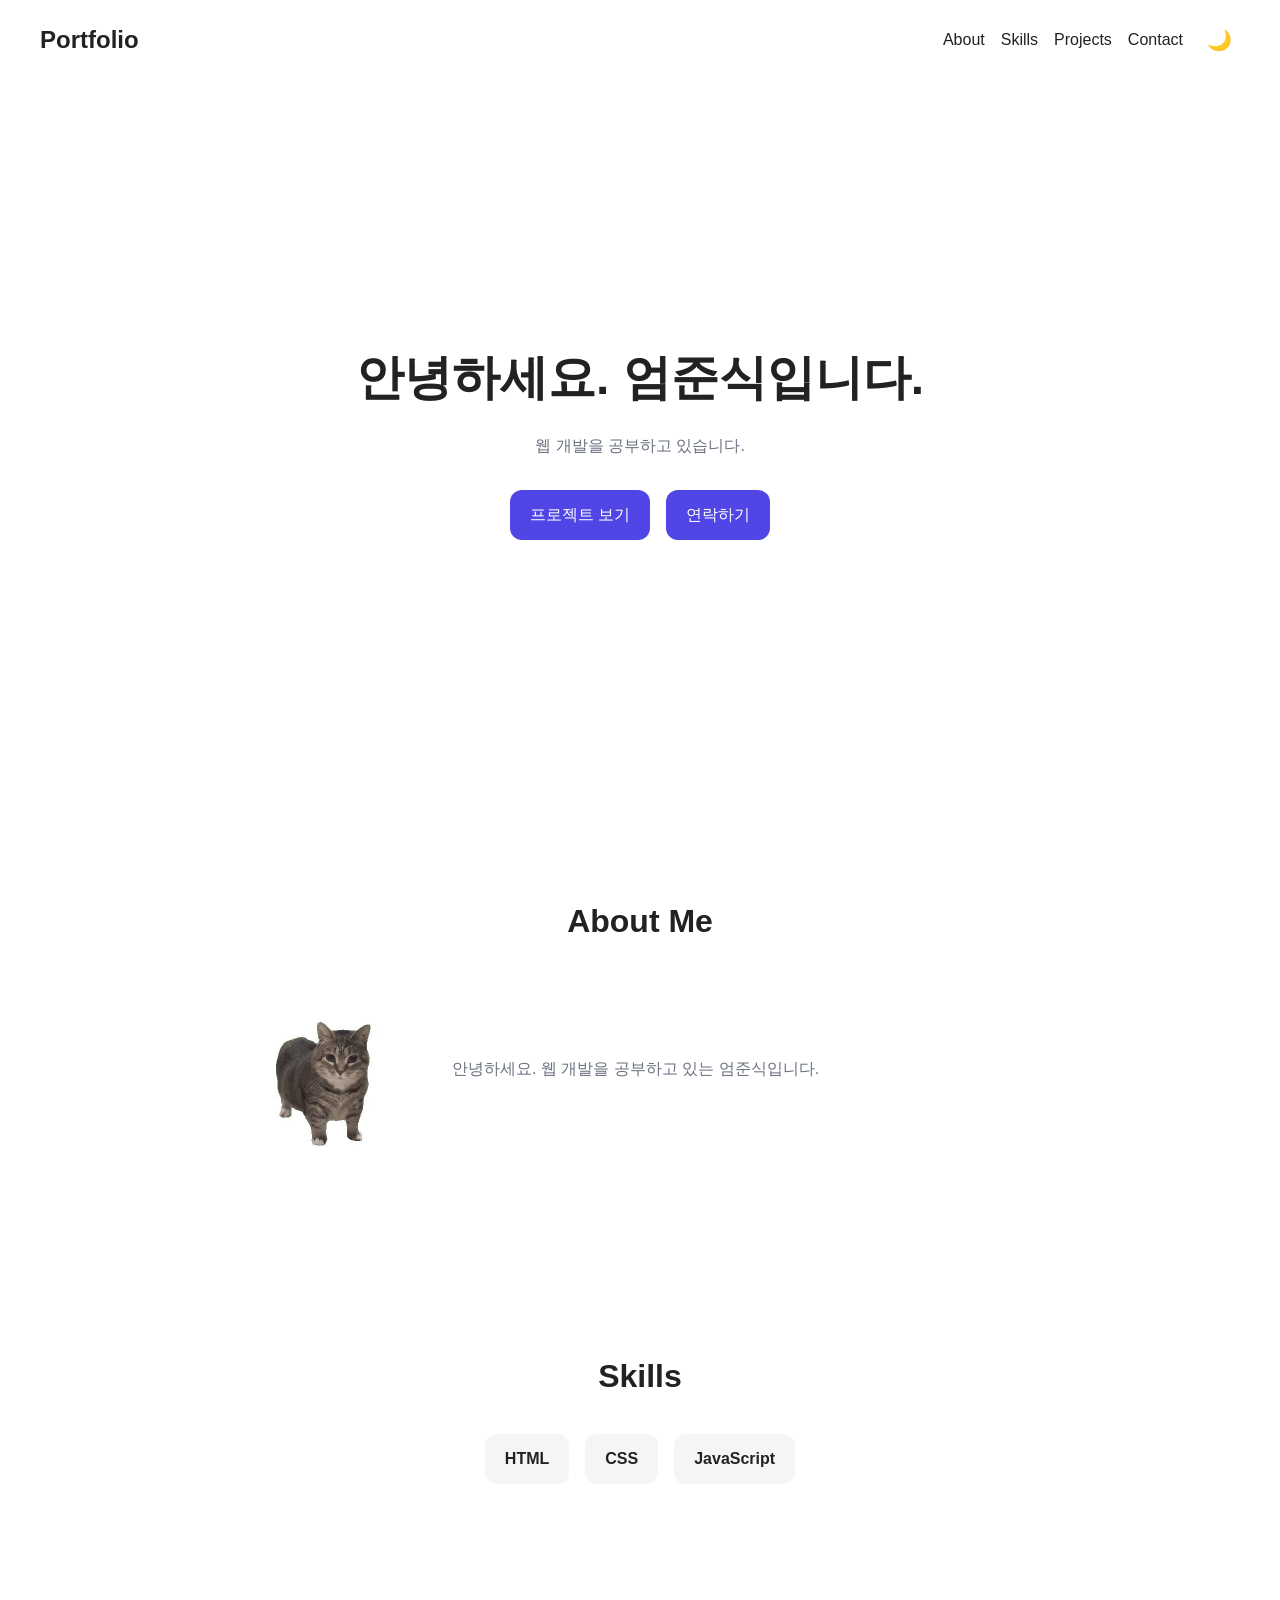
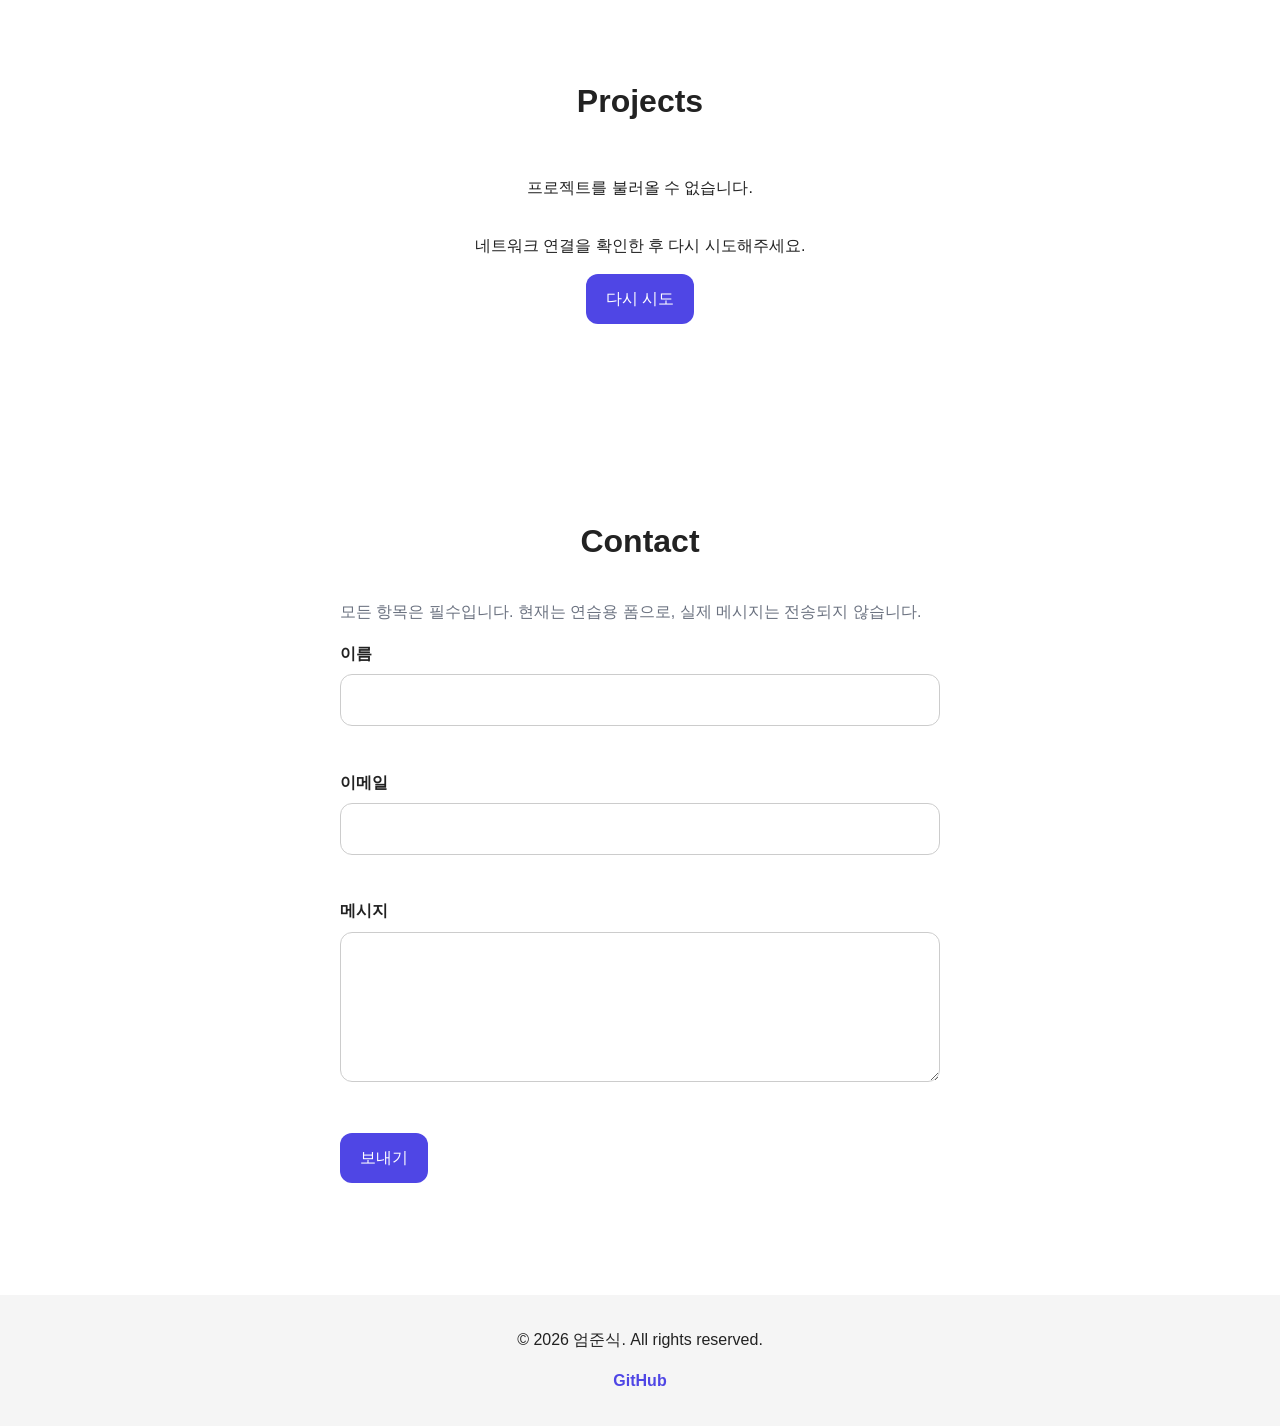
==== commit 383df693: "Apply AI feedback" ====
--- a/index.html
+++ b/index.html
@@ -3,13 +3,30 @@
 
 <head>
     <meta charset="UTF-8">
-    <meta name="viewport" content="width=device-width, initial-scale=1">
+
+    <meta
+        name="viewport"
+        content="width=device-width, initial-scale=1"
+    >
+
+    <meta
+        name="description"
+        content="엄준식의 웹 개발 포트폴리오"
+    >
 
     <title>My Portfolio</title>
 
-    <link rel="stylesheet" href="css/style.css">
-    <script src="js/main.js" defer></script>
+    <link
+        rel="stylesheet"
+        href="css/style.css"
+    >
+
+    <script
+        src="js/main.js"
+        defer
+    ></script>
 </head>
+
 
 <body>
 
@@ -18,7 +35,10 @@
     ========================== -->
     <header class="header">
 
-        <nav class="nav">
+        <nav
+            class="nav"
+            aria-label="주요 메뉴"
+        >
 
             <a
                 href="#hero"
@@ -33,36 +53,49 @@
                 class="nav-menu"
             >
                 <li>
-                    <a href="#about" class="nav-link">
+                    <a
+                        href="#about"
+                        class="nav-link"
+                    >
                         About
                     </a>
                 </li>
 
                 <li>
-                    <a href="#skills" class="nav-link">
+                    <a
+                        href="#skills"
+                        class="nav-link"
+                    >
                         Skills
                     </a>
                 </li>
 
                 <li>
-                    <a href="#projects" class="nav-link">
+                    <a
+                        href="#projects"
+                        class="nav-link"
+                    >
                         Projects
                     </a>
                 </li>
 
                 <li>
-                    <a href="#contact" class="nav-link">
+                    <a
+                        href="#contact"
+                        class="nav-link"
+                    >
                         Contact
                     </a>
                 </li>
             </ul>
 
 
-            <!-- 다크 모드 버튼 -->
+            <!-- 다크 모드 -->
             <button
                 class="theme-button"
                 type="button"
                 aria-label="다크 모드로 전환"
+                aria-pressed="false"
             >
                 🌙
             </button>
@@ -79,6 +112,14 @@
                 ☰
             </button>
 
+
+            <!-- 스크린리더용 메뉴 상태 안내 -->
+            <p
+                id="menu-status"
+                class="sr-only"
+                aria-live="polite"
+            ></p>
+
         </nav>
 
     </header>
@@ -204,6 +245,16 @@
             </h2>
 
 
+            <!-- 프로젝트 언어 필터 -->
+            <div
+                id="project-filters"
+                class="project-filters"
+                role="group"
+                aria-label="프로젝트 언어 필터"
+            ></div>
+
+
+            <!-- GitHub 프로젝트 렌더링 영역 -->
             <div
                 id="projects-container"
                 class="projects-grid"
@@ -358,7 +409,7 @@
 
 
         <a
-            href="https://github.com/"
+            href="https://github.com/Menstear"
             target="_blank"
             rel="noopener noreferrer"
             class="footer-link"
@@ -370,7 +421,7 @@
 
 
     <!-- =========================
-         Scroll Top Button
+         Scroll Top
     ========================== -->
     <button
         id="scroll-top"
--- a/css/style.css
+++ b/css/style.css
@@ -34,7 +34,7 @@
 
 
 /* =========================
-   2. 다크 모드 변수
+   2. 다크 모드
 ========================= */
 
 [data-theme="dark"] {
@@ -62,7 +62,9 @@
 
 
 /* =========================
-   3. 기본 스타일 초기화
+   3. 기본 스타일
+   Mobile First
+   0 ~ 767px
 ========================= */
 
 * {
@@ -115,20 +117,45 @@
 
 
 /* =========================
-   4. 키보드 접근성
+   4. 접근성
 ========================= */
 
 a:focus-visible,
 button:focus-visible,
 input:focus-visible,
 textarea:focus-visible {
-    outline: 3px solid var(--color-primary);
+    outline:
+        3px solid
+        var(--color-primary);
+
     outline-offset: 3px;
 }
 
 
-/* sticky header 때문에
-   앵커 이동 시 제목이 가려지는 것 방지 */
+/* 화면에는 보이지 않지만
+   스크린리더에서는 읽을 수 있음 */
+
+.sr-only {
+    position: absolute;
+
+    width: 1px;
+    height: 1px;
+
+    padding: 0;
+    margin: -1px;
+
+    overflow: hidden;
+
+    clip: rect(0, 0, 0, 0);
+
+    white-space: nowrap;
+
+    border: 0;
+}
+
+
+/* Sticky Header 때문에
+   앵커 이동 위치가 가려지는 것 방지 */
 
 .hero,
 .section {
@@ -142,13 +169,15 @@
 
 .header {
     position: sticky;
+
     top: 0;
 
     z-index: 1000;
 
     padding: var(--spacing-md);
 
-    background-color: var(--color-bg);
+    background-color:
+        var(--color-bg);
 
     transition:
         background-color 0.3s,
@@ -157,7 +186,8 @@
 
 
 .header.scrolled {
-    box-shadow: var(--shadow-header);
+    box-shadow:
+        var(--shadow-header);
 }
 
 
@@ -179,6 +209,7 @@
 
 .logo {
     font-size: 1.5rem;
+
     font-weight: bold;
 }
 
@@ -209,7 +240,8 @@
 ========================= */
 
 .menu-button {
-    margin-left: var(--spacing-sm);
+    margin-left:
+        var(--spacing-sm);
 
     padding: 8px;
 
@@ -226,7 +258,7 @@
 
 
 /* =========================
-   9. Mobile Navigation Menu
+   9. 모바일 메뉴
 ========================= */
 
 .nav-menu {
@@ -234,22 +266,31 @@
 
     position: absolute;
 
-    top: calc(100% + var(--spacing-md));
+    top:
+        calc(
+            100% +
+            var(--spacing-md)
+        );
 
     left: 0;
     right: 0;
 
-    padding: var(--spacing-md);
-
-    background-color: var(--color-bg);
-
-    border-radius: var(--border-radius);
-
-    box-shadow: var(--shadow-header);
+    padding:
+        var(--spacing-md);
+
+    background-color:
+        var(--color-bg);
+
+    border-radius:
+        var(--border-radius);
+
+    box-shadow:
+        var(--shadow-header);
 
     flex-direction: column;
 
-    gap: var(--spacing-md);
+    gap:
+        var(--spacing-md);
 }
 
 
@@ -259,14 +300,17 @@
 
 
 .nav-link {
-    color: var(--color-text);
-
-    transition: color 0.2s;
+    color:
+        var(--color-text);
+
+    transition:
+        color 0.2s;
 }
 
 
 .nav-link:hover {
-    color: var(--color-primary);
+    color:
+        var(--color-primary);
 }
 
 
@@ -300,10 +344,14 @@
 
 
 .hero-description {
-    margin-top: var(--spacing-md);
-    margin-bottom: var(--spacing-lg);
-
-    color: var(--color-secondary);
+    margin-top:
+        var(--spacing-md);
+
+    margin-bottom:
+        var(--spacing-lg);
+
+    color:
+        var(--color-secondary);
 }
 
 
@@ -314,7 +362,8 @@
 
     justify-content: center;
 
-    gap: var(--spacing-md);
+    gap:
+        var(--spacing-md);
 }
 
 
@@ -325,14 +374,18 @@
 .button {
     display: inline-block;
 
-    padding: 12px 20px;
-
-    background-color: var(--color-primary);
+    padding:
+        12px 20px;
+
+    background-color:
+        var(--color-primary);
 
     color: #ffffff;
 
     border: none;
-    border-radius: var(--border-radius);
+
+    border-radius:
+        var(--border-radius);
 
     cursor: pointer;
 
@@ -345,12 +398,13 @@
 .button:hover {
     opacity: 0.85;
 
-    transform: translateY(-2px);
-}
-
-
-/* =========================
-   12. 공통 Section
+    transform:
+        translateY(-2px);
+}
+
+
+/* =========================
+   12. Section
 ========================= */
 
 .section {
@@ -362,7 +416,9 @@
 
 .section-title {
     margin-top: 0;
-    margin-bottom: var(--spacing-lg);
+
+    margin-bottom:
+        var(--spacing-lg);
 
     text-align: center;
 
@@ -385,7 +441,8 @@
 
     align-items: center;
 
-    gap: var(--spacing-lg);
+    gap:
+        var(--spacing-lg);
 }
 
 
@@ -402,7 +459,8 @@
 .about-description {
     margin: 0;
 
-    color: var(--color-secondary);
+    color:
+        var(--color-secondary);
 
     text-align: center;
 }
@@ -423,16 +481,20 @@
 
     justify-content: center;
 
-    gap: var(--spacing-md);
+    gap:
+        var(--spacing-md);
 }
 
 
 .skill-item {
-    padding: 12px 20px;
-
-    background-color: var(--color-card);
-
-    border-radius: var(--border-radius);
+    padding:
+        12px 20px;
+
+    background-color:
+        var(--color-card);
+
+    border-radius:
+        var(--border-radius);
 
     font-weight: bold;
 
@@ -443,14 +505,87 @@
 
 
 .skill-item:hover {
-    transform: translateY(-3px);
-
-    box-shadow: var(--shadow-card);
-}
-
-
-/* =========================
-   15. Projects
+    transform:
+        translateY(-3px);
+
+    box-shadow:
+        var(--shadow-card);
+}
+
+
+/* =========================
+   15. Project Filters
+========================= */
+
+.project-filters {
+    max-width: 1000px;
+
+    margin:
+        0 auto
+        var(--spacing-lg);
+
+    display: flex;
+
+    flex-wrap: wrap;
+
+    justify-content: center;
+
+    gap:
+        var(--spacing-sm);
+}
+
+
+.project-filters:empty {
+    display: none;
+}
+
+
+.filter-button {
+    padding:
+        8px 16px;
+
+    background-color:
+        var(--color-card);
+
+    color:
+        var(--color-text);
+
+    border:
+        1px solid
+        var(--color-border);
+
+    border-radius:
+        var(--border-radius);
+
+    cursor: pointer;
+
+    transition:
+        background-color 0.3s,
+        color 0.3s,
+        border-color 0.3s,
+        transform 0.3s;
+}
+
+
+.filter-button:hover {
+    transform:
+        translateY(-2px);
+}
+
+
+.filter-button.active {
+    background-color:
+        var(--color-primary);
+
+    color: #ffffff;
+
+    border-color:
+        var(--color-primary);
+}
+
+
+/* =========================
+   16. Projects Grid
 ========================= */
 
 .projects-grid {
@@ -463,14 +598,20 @@
     grid-template-columns:
         repeat(
             auto-fit,
-            minmax(250px, 1fr)
+            minmax(
+                250px,
+                1fr
+            )
         );
 
-    gap: var(--spacing-lg);
-}
-
-
-/* 프로젝트 카드 */
+    gap:
+        var(--spacing-lg);
+}
+
+
+/* =========================
+   17. Project Card
+========================= */
 
 .project-card {
     min-height: 250px;
@@ -479,9 +620,11 @@
 
     flex-direction: column;
 
-    padding: var(--spacing-lg);
-
-    background-color: var(--color-card);
+    padding:
+        var(--spacing-lg);
+
+    background-color:
+        var(--color-card);
 
     border:
         1px solid
@@ -533,7 +676,8 @@
 
     flex-wrap: wrap;
 
-    gap: var(--spacing-md);
+    gap:
+        var(--spacing-md);
 
     margin-bottom:
         var(--spacing-md);
@@ -561,11 +705,12 @@
 
 
 /* =========================
-   16. API 상태
+   18. API 상태
 ========================= */
 
 .project-status {
-    grid-column: 1 / -1;
+    grid-column:
+        1 / -1;
 
     min-height: 160px;
 
@@ -581,7 +726,7 @@
 
 
 /* =========================
-   17. Loading Spinner
+   19. Loading Spinner
 ========================= */
 
 .spinner {
@@ -619,7 +764,7 @@
 
 
 /* =========================
-   18. Contact
+   20. Contact
 ========================= */
 
 .contact-form {
@@ -697,7 +842,7 @@
 
 
 /* =========================
-   19. Form Validation
+   21. Form Validation
 ========================= */
 
 .form-error {
@@ -738,7 +883,7 @@
 
 
 /* =========================
-   20. Footer
+   22. Footer
 ========================= */
 
 .footer {
@@ -772,7 +917,7 @@
 
 
 /* =========================
-   21. Scroll Top
+   23. Scroll Top
 ========================= */
 
 .scroll-top {
@@ -822,7 +967,7 @@
 
 
 /* =========================
-   22. Scroll Animation
+   24. Scroll Animation
 ========================= */
 
 .reveal {
@@ -850,7 +995,8 @@
 
 
 /* =========================
-   23. 태블릿
+   25. Tablet
+   768px 이상
 ========================= */
 
 @media (min-width: 768px) {
@@ -904,7 +1050,8 @@
 
 
 /* =========================
-   24. 데스크톱
+   26. Desktop
+   1024px 이상
 ========================= */
 
 @media (min-width: 1024px) {
@@ -916,6 +1063,7 @@
 
     .section {
         padding-top: 96px;
+
         padding-bottom: 96px;
     }
 
@@ -923,7 +1071,7 @@
 
 
 /* =========================
-   25. 애니메이션 감소 설정
+   27. Reduced Motion
 ========================= */
 
 @media (prefers-reduced-motion: reduce) {
@@ -931,8 +1079,6 @@
     *,
     *::before,
     *::after {
-        scroll-behavior: auto !important;
-
         animation-duration:
             0.01ms !important;
 
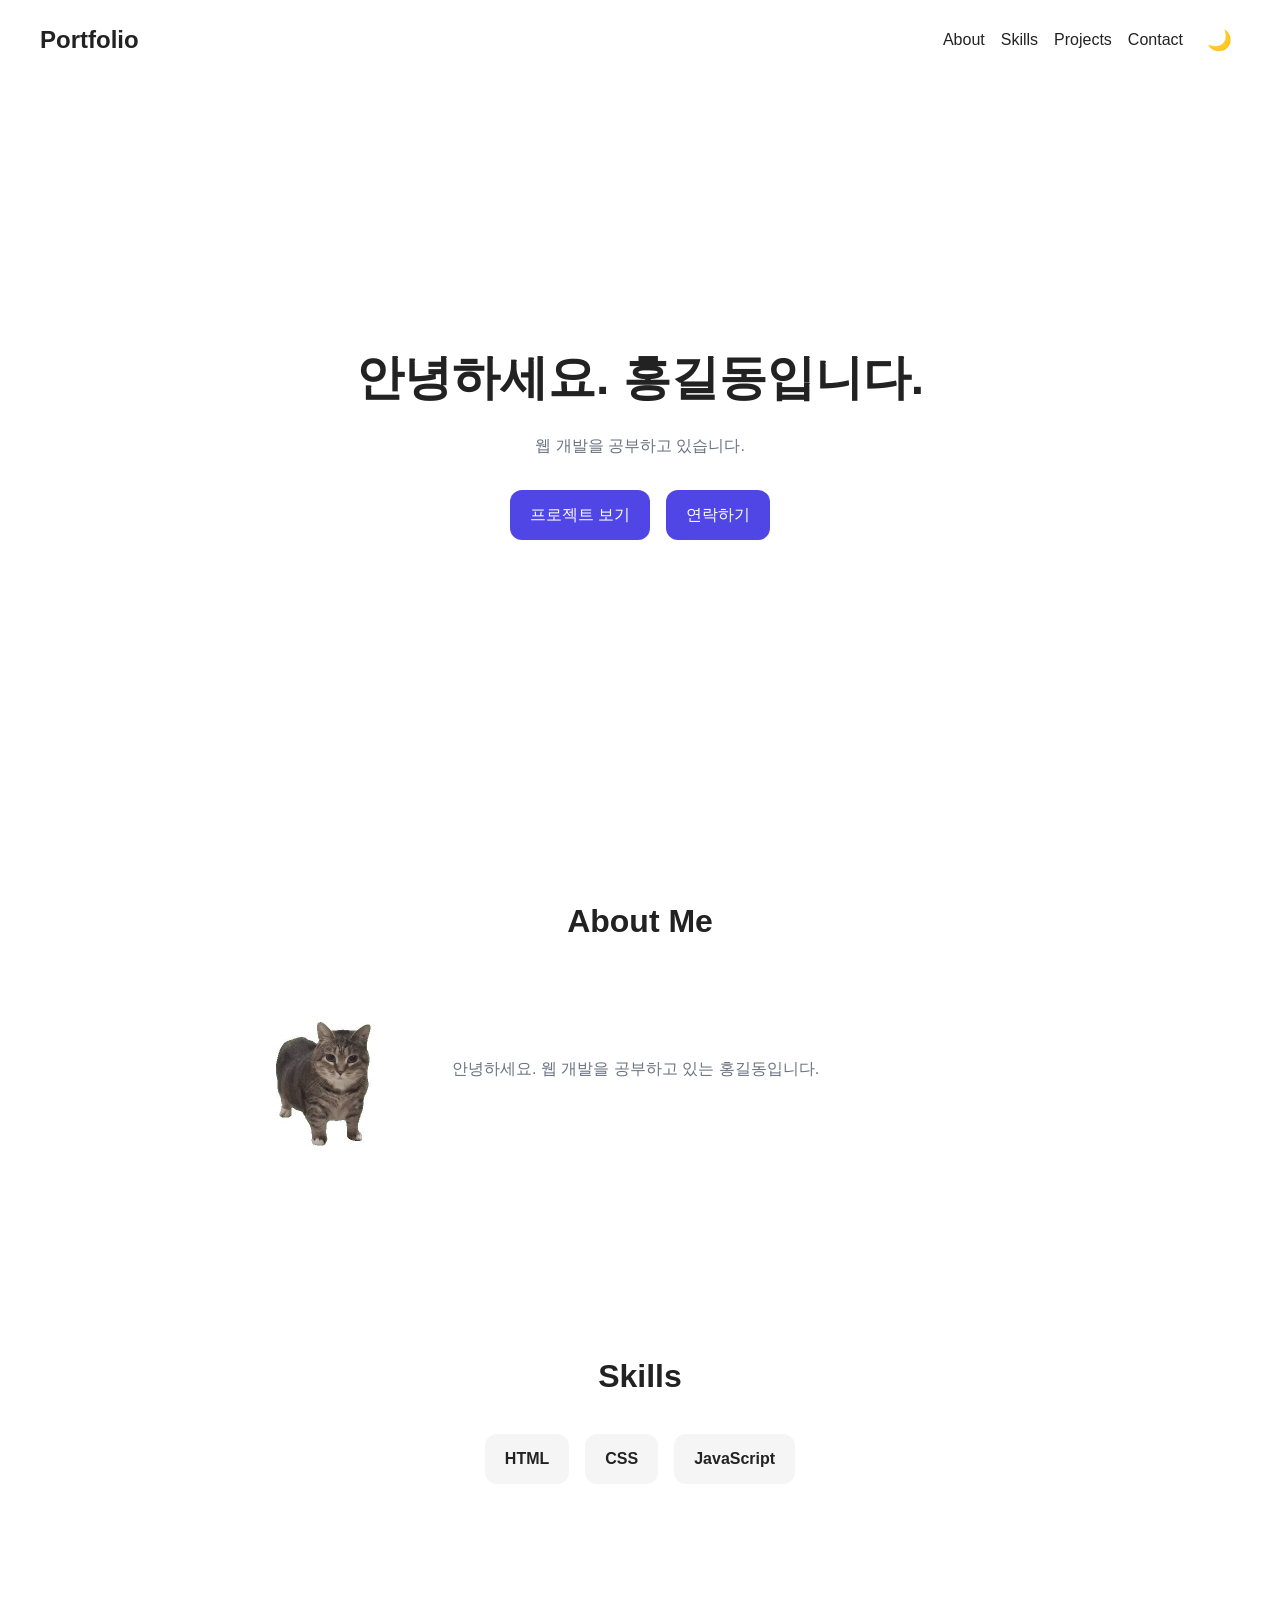
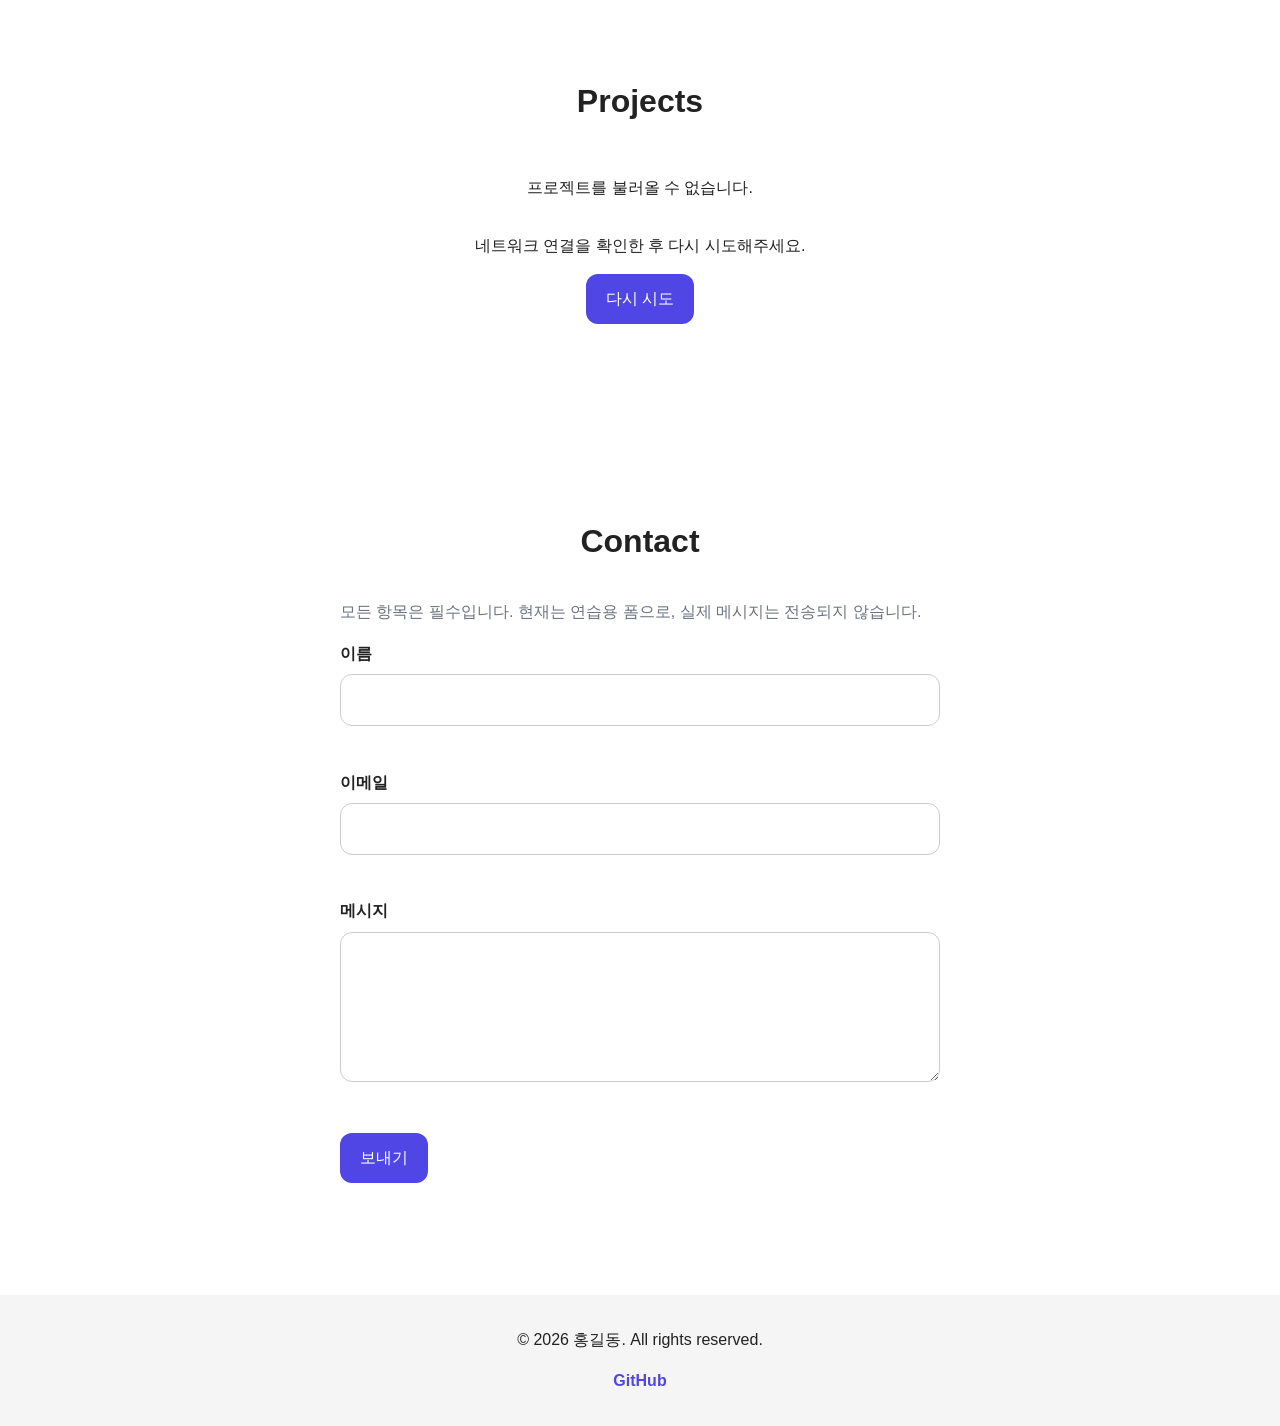
==== commit 851b07fb: "Fix: just fix" ====
--- a/index.html
+++ b/index.html
@@ -11,7 +11,7 @@
 
     <meta
         name="description"
-        content="엄준식의 웹 개발 포트폴리오"
+        content="홍길동의 웹 개발 포트폴리오"
     >
 
     <title>My Portfolio</title>
@@ -137,7 +137,7 @@
         >
 
             <h1 class="hero-title">
-                안녕하세요. 엄준식입니다.
+                안녕하세요. 홍길동입니다.
             </h1>
 
 
@@ -185,14 +185,14 @@
 
                 <img
                     src="images/oiiaoiia.jpeg"
-                    alt="엄준식의 프로필 사진"
+                    alt="홍길동의 프로필 사진"
                     class="profile-image"
                 >
 
 
                 <p class="about-description">
                     안녕하세요.
-                    웹 개발을 공부하고 있는 엄준식입니다.
+                    웹 개발을 공부하고 있는 홍길동입니다.
                 </p>
 
             </div>
@@ -403,7 +403,7 @@
     <footer class="footer">
 
         <p>
-            © 2026 엄준식.
+            © 2026 홍길동.
             All rights reserved.
         </p>
 
--- a/css/style.css
+++ b/css/style.css
@@ -3,6 +3,7 @@
 ========================= */
 
 :root {
+    --font-family-base: Arial, sans-serif;
     --color-bg: #ffffff;
     --color-text: #222222;
 
@@ -78,7 +79,7 @@
     background-color: var(--color-bg);
     color: var(--color-text);
 
-    font-family: Arial, sans-serif;
+    font-family: var(--font-family-base);
     line-height: 1.6;
 
     transition:
